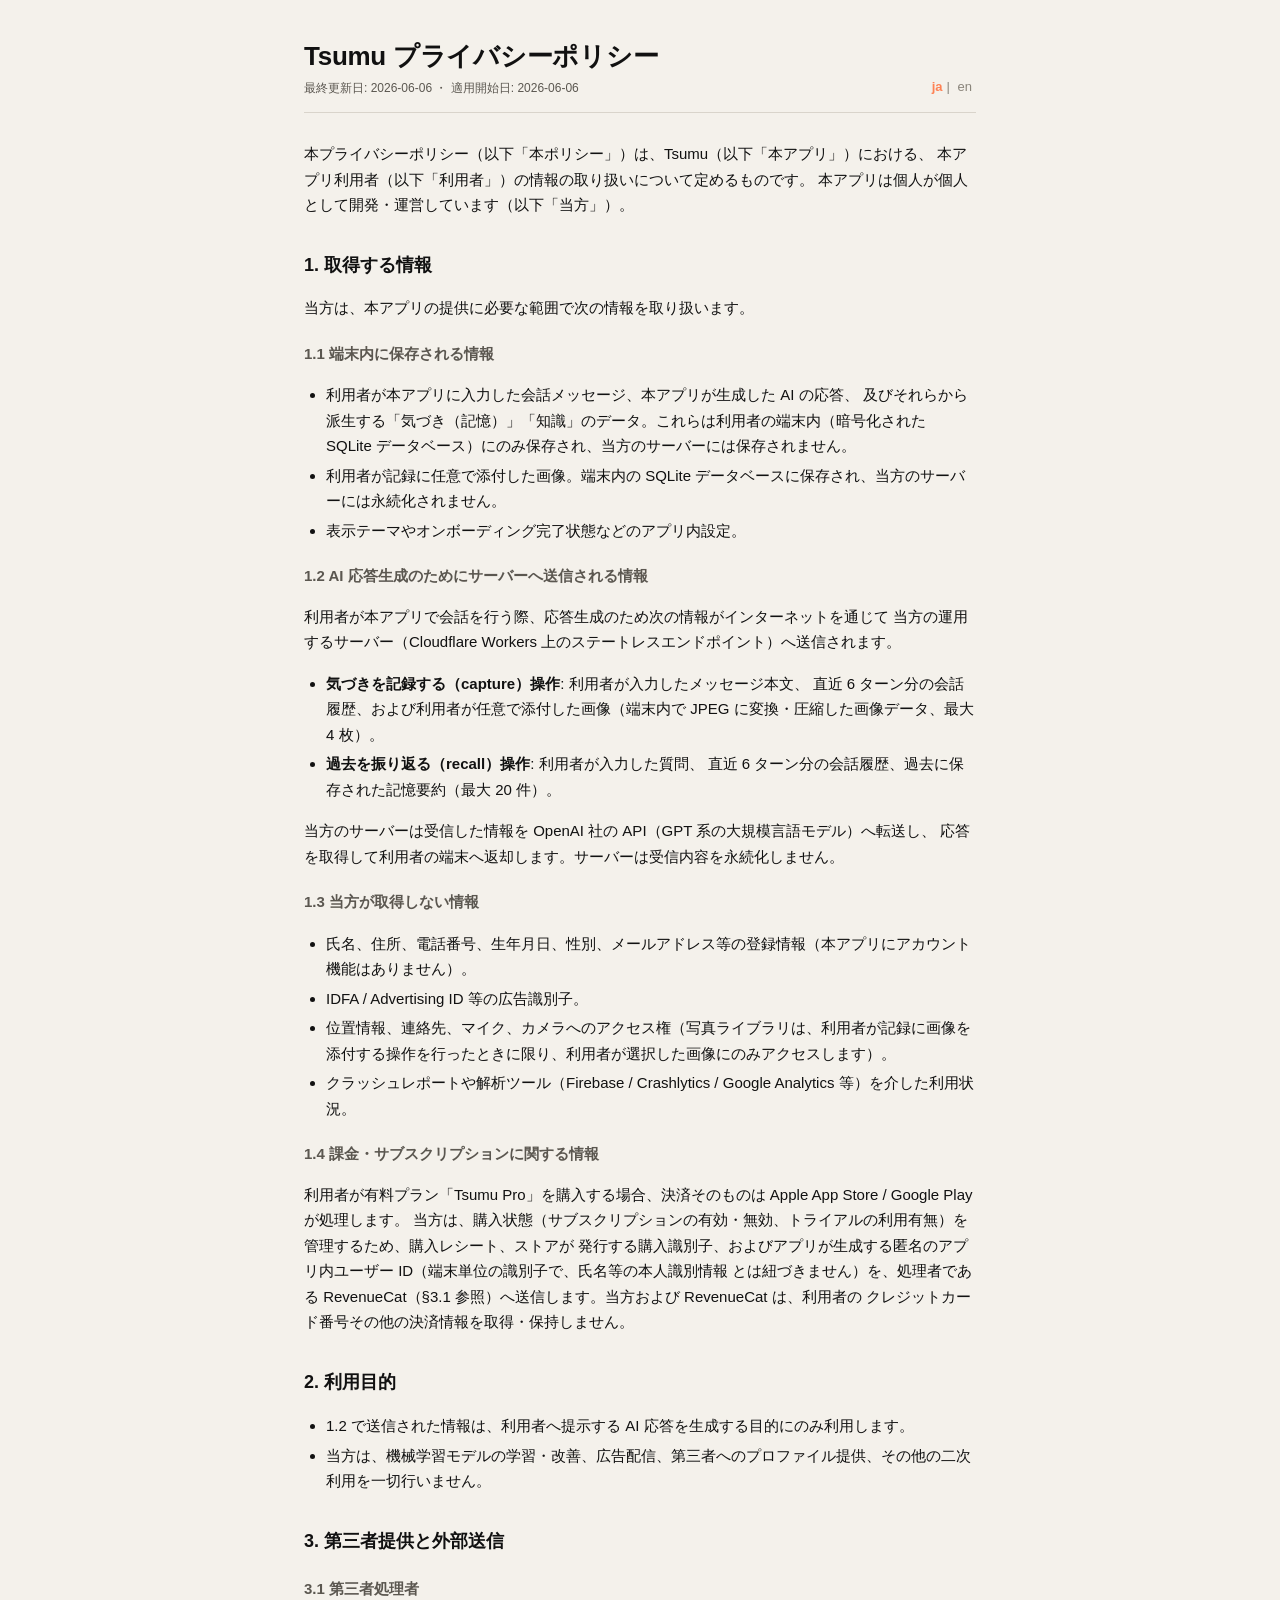
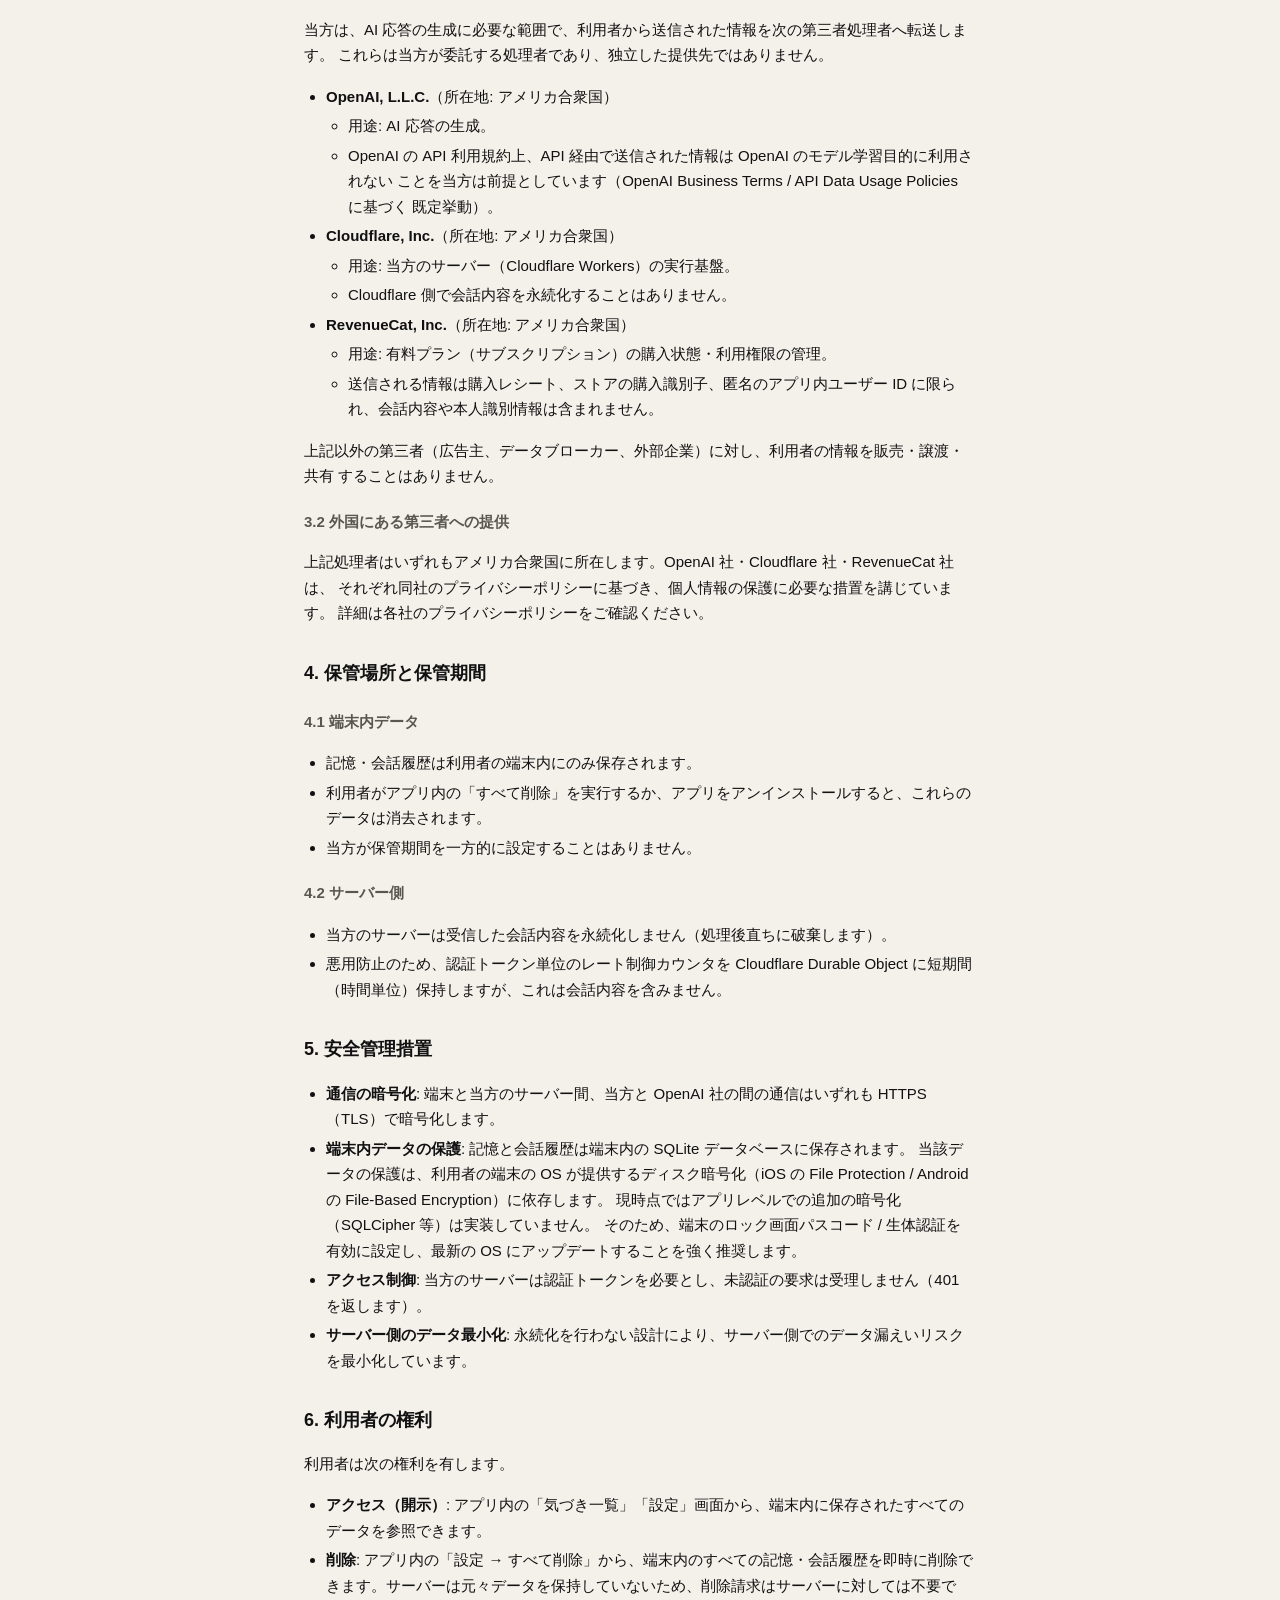
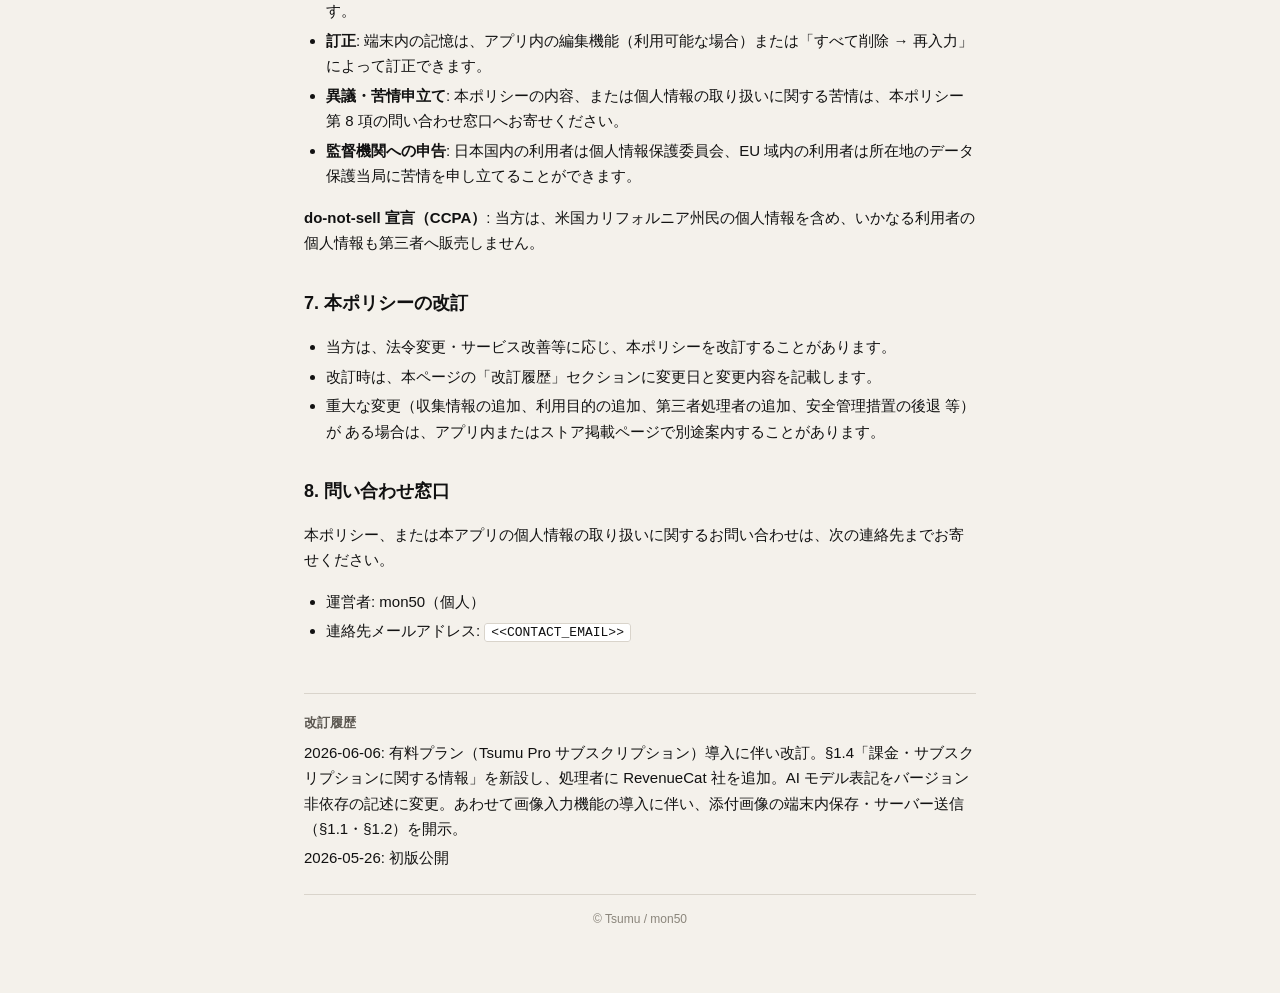
==== legal/privacy/ja/index.html @ 3ec0108d "chore: initial publication of Tsumu legal pages 本体 tsumu の docs/legal/ をミラー。GitHub Pages で公開するための プラ" ====
<!doctype html>
<!--
  Tsumu プライバシーポリシー（ja）
  根拠法令・ガイドライン:
  - 個人情報保護法（個人情報の保護に関する法律）第 17 条 / 第 18 条 / 第 21 条 / 第 23 条 / 第 27 条 / 第 32 条
  - 電気通信事業法 第 27 条の 12（外部送信規律, 2023 改正）— 透明性確保のために送信先を開示
  - 個人情報保護委員会「生成 AI サービスの利用に関する注意喚起等」（2024）
  - 経済産業省・総務省「AI 事業者ガイドライン」（2024）
  - GDPR Art. 13 / 14（情報提供義務）, Art. 28（プロセッサー）
  - CCPA（Cal. Civ. Code §§1798.100–1798.199）— do-not-sell の明示
  - Apple App Store Review Guideline 5.1 / Google Play Developer Policy
-->
<html lang="ja">
  <head>
    <meta charset="utf-8" />
    <meta name="viewport" content="width=device-width, initial-scale=1" />
    <meta name="robots" content="index,follow" />
    <title>Tsumu プライバシーポリシー</title>
    <link rel="stylesheet" href="../../shared/style.css" />
  </head>
  <body>
    <main class="legal">
      <header class="head">
        <div>
          <h1>Tsumu プライバシーポリシー</h1>
          <div class="sub">最終更新日: 2026-06-06 ・ 適用開始日: 2026-06-06</div>
        </div>
        <nav class="lang">
          <a href="../ja/" class="active">ja</a>|
          <a href="../en/">en</a>
        </nav>
      </header>

      <p>
        本プライバシーポリシー（以下「本ポリシー」）は、Tsumu（以下「本アプリ」）における、
        本アプリ利用者（以下「利用者」）の情報の取り扱いについて定めるものです。
        本アプリは個人が個人として開発・運営しています（以下「当方」）。
      </p>

      <h2>1. 取得する情報</h2>
      <!-- 個人情報保護法 第 17 条 / 第 21 条（取得の制限 / 取得時の利用目的の通知） -->
      <p>当方は、本アプリの提供に必要な範囲で次の情報を取り扱います。</p>
      <h3>1.1 端末内に保存される情報</h3>
      <ul>
        <li>
          利用者が本アプリに入力した会話メッセージ、本アプリが生成した AI の応答、
          及びそれらから派生する「気づき（記憶）」「知識」のデータ。これらは利用者の端末内（暗号化された
          SQLite データベース）にのみ保存され、当方のサーバーには保存されません。
        </li>
        <li>
          利用者が記録に任意で添付した画像。端末内の SQLite データベースに保存され、当方のサーバーには永続化されません。
        </li>
        <li>
          表示テーマやオンボーディング完了状態などのアプリ内設定。
        </li>
      </ul>
      <h3>1.2 AI 応答生成のためにサーバーへ送信される情報</h3>
      <p>
        利用者が本アプリで会話を行う際、応答生成のため次の情報がインターネットを通じて
        当方の運用するサーバー（Cloudflare Workers 上のステートレスエンドポイント）へ送信されます。
      </p>
      <ul>
        <li>
          <strong>気づきを記録する（capture）操作</strong>: 利用者が入力したメッセージ本文、
          直近 6 ターン分の会話履歴、および利用者が任意で添付した画像（端末内で JPEG に変換・圧縮した画像データ、最大 4 枚）。
        </li>
        <li>
          <strong>過去を振り返る（recall）操作</strong>: 利用者が入力した質問、
          直近 6 ターン分の会話履歴、過去に保存された記憶要約（最大 20 件）。
        </li>
      </ul>
      <p>
        当方のサーバーは受信した情報を OpenAI 社の API（GPT 系の大規模言語モデル）へ転送し、
        応答を取得して利用者の端末へ返却します。サーバーは受信内容を永続化しません。
      </p>
      <h3>1.3 当方が取得しない情報</h3>
      <ul>
        <li>氏名、住所、電話番号、生年月日、性別、メールアドレス等の登録情報（本アプリにアカウント機能はありません）。</li>
        <li>IDFA / Advertising ID 等の広告識別子。</li>
        <li>位置情報、連絡先、マイク、カメラへのアクセス権（写真ライブラリは、利用者が記録に画像を添付する操作を行ったときに限り、利用者が選択した画像にのみアクセスします）。</li>
        <li>クラッシュレポートや解析ツール（Firebase / Crashlytics / Google Analytics 等）を介した利用状況。</li>
      </ul>

      <h3>1.4 課金・サブスクリプションに関する情報</h3>
      <p>
        利用者が有料プラン「Tsumu Pro」を購入する場合、決済そのものは Apple App Store / Google Play が処理します。
        当方は、購入状態（サブスクリプションの有効・無効、トライアルの利用有無）を管理するため、購入レシート、ストアが
        発行する購入識別子、およびアプリが生成する匿名のアプリ内ユーザー ID（端末単位の識別子で、氏名等の本人識別情報
        とは紐づきません）を、処理者である RevenueCat（§3.1 参照）へ送信します。当方および RevenueCat は、利用者の
        クレジットカード番号その他の決済情報を取得・保持しません。
      </p>

      <h2>2. 利用目的</h2>
      <!-- 個人情報保護法 第 18 条（利用目的の特定 / 通知）-->
      <ul>
        <li>1.2 で送信された情報は、利用者へ提示する AI 応答を生成する目的にのみ利用します。</li>
        <li>当方は、機械学習モデルの学習・改善、広告配信、第三者へのプロファイル提供、その他の二次利用を一切行いません。</li>
      </ul>

      <h2>3. 第三者提供と外部送信</h2>
      <!-- 個人情報保護法 第 27 条 / 第 28 条（第三者提供 / 外国提供）/ 電気通信事業法 外部送信規律 -->
      <h3>3.1 第三者処理者</h3>
      <p>
        当方は、AI 応答の生成に必要な範囲で、利用者から送信された情報を次の第三者処理者へ転送します。
        これらは当方が委託する処理者であり、独立した提供先ではありません。
      </p>
      <ul>
        <li>
          <strong>OpenAI, L.L.C.</strong>（所在地: アメリカ合衆国）
          <ul>
            <li>用途: AI 応答の生成。</li>
            <li>
              OpenAI の API 利用規約上、API 経由で送信された情報は OpenAI のモデル学習目的に利用されない
              ことを当方は前提としています（OpenAI Business Terms / API Data Usage Policies に基づく
              既定挙動）。
            </li>
          </ul>
        </li>
        <li>
          <strong>Cloudflare, Inc.</strong>（所在地: アメリカ合衆国）
          <ul>
            <li>用途: 当方のサーバー（Cloudflare Workers）の実行基盤。</li>
            <li>Cloudflare 側で会話内容を永続化することはありません。</li>
          </ul>
        </li>
        <li>
          <strong>RevenueCat, Inc.</strong>（所在地: アメリカ合衆国）
          <ul>
            <li>用途: 有料プラン（サブスクリプション）の購入状態・利用権限の管理。</li>
            <li>送信される情報は購入レシート、ストアの購入識別子、匿名のアプリ内ユーザー ID に限られ、会話内容や本人識別情報は含まれません。</li>
          </ul>
        </li>
      </ul>
      <p>
        上記以外の第三者（広告主、データブローカー、外部企業）に対し、利用者の情報を販売・譲渡・共有
        することはありません。
      </p>
      <h3>3.2 外国にある第三者への提供</h3>
      <p>
        上記処理者はいずれもアメリカ合衆国に所在します。OpenAI 社・Cloudflare 社・RevenueCat 社は、
        それぞれ同社のプライバシーポリシーに基づき、個人情報の保護に必要な措置を講じています。
        詳細は各社のプライバシーポリシーをご確認ください。
      </p>

      <h2>4. 保管場所と保管期間</h2>
      <h3>4.1 端末内データ</h3>
      <ul>
        <li>記憶・会話履歴は利用者の端末内にのみ保存されます。</li>
        <li>利用者がアプリ内の「すべて削除」を実行するか、アプリをアンインストールすると、これらのデータは消去されます。</li>
        <li>当方が保管期間を一方的に設定することはありません。</li>
      </ul>
      <h3>4.2 サーバー側</h3>
      <ul>
        <li>当方のサーバーは受信した会話内容を永続化しません（処理後直ちに破棄します）。</li>
        <li>悪用防止のため、認証トークン単位のレート制御カウンタを Cloudflare Durable Object に短期間（時間単位）保持しますが、これは会話内容を含みません。</li>
      </ul>

      <h2>5. 安全管理措置</h2>
      <!-- 個人情報保護法 第 23 条（安全管理措置）-->
      <ul>
        <li><strong>通信の暗号化</strong>: 端末と当方のサーバー間、当方と OpenAI 社の間の通信はいずれも HTTPS（TLS）で暗号化します。</li>
        <li>
          <strong>端末内データの保護</strong>: 記憶と会話履歴は端末内の SQLite データベースに保存されます。
          当該データの保護は、利用者の端末の OS が提供するディスク暗号化（iOS の File Protection / Android の File-Based Encryption）に依存します。
          現時点ではアプリレベルでの追加の暗号化（SQLCipher 等）は実装していません。
          そのため、端末のロック画面パスコード / 生体認証を有効に設定し、最新の OS にアップデートすることを強く推奨します。
        </li>
        <li>
          <strong>アクセス制御</strong>: 当方のサーバーは認証トークンを必要とし、未認証の要求は受理しません（401 を返します）。
        </li>
        <li>
          <strong>サーバー側のデータ最小化</strong>: 永続化を行わない設計により、サーバー側でのデータ漏えいリスクを最小化しています。
        </li>
      </ul>

      <h2>6. 利用者の権利</h2>
      <!-- 個人情報保護法 第 32 条〜第 39 条（開示・訂正・利用停止等の請求） / GDPR Art. 15-22 / CCPA §1798.100 -->
      <p>利用者は次の権利を有します。</p>
      <ul>
        <li><strong>アクセス（開示）</strong>: アプリ内の「気づき一覧」「設定」画面から、端末内に保存されたすべてのデータを参照できます。</li>
        <li><strong>削除</strong>: アプリ内の「設定 → すべて削除」から、端末内のすべての記憶・会話履歴を即時に削除できます。サーバーは元々データを保持していないため、削除請求はサーバーに対しては不要です。</li>
        <li><strong>訂正</strong>: 端末内の記憶は、アプリ内の編集機能（利用可能な場合）または「すべて削除 → 再入力」によって訂正できます。</li>
        <li><strong>異議・苦情申立て</strong>: 本ポリシーの内容、または個人情報の取り扱いに関する苦情は、本ポリシー第 8 項の問い合わせ窓口へお寄せください。</li>
        <li><strong>監督機関への申告</strong>: 日本国内の利用者は個人情報保護委員会、EU 域内の利用者は所在地のデータ保護当局に苦情を申し立てることができます。</li>
      </ul>
      <p>
        <strong>do-not-sell 宣言（CCPA）</strong>: 当方は、米国カリフォルニア州民の個人情報を含め、いかなる利用者の個人情報も第三者へ販売しません。
      </p>

      <h2>7. 本ポリシーの改訂</h2>
      <ul>
        <li>当方は、法令変更・サービス改善等に応じ、本ポリシーを改訂することがあります。</li>
        <li>改訂時は、本ページの「改訂履歴」セクションに変更日と変更内容を記載します。</li>
        <li>
          重大な変更（収集情報の追加、利用目的の追加、第三者処理者の追加、安全管理措置の後退 等）が
          ある場合は、アプリ内またはストア掲載ページで別途案内することがあります。
        </li>
      </ul>

      <h2>8. 問い合わせ窓口</h2>
      <p>本ポリシー、または本アプリの個人情報の取り扱いに関するお問い合わせは、次の連絡先までお寄せください。</p>
      <ul>
        <li>運営者: mon50（個人）</li>
        <li>連絡先メールアドレス: <code>&lt;&lt;CONTACT_EMAIL&gt;&gt;</code></li>
      </ul>

      <footer class="revisions">
        <strong>改訂履歴</strong>
        <ul>
          <li>2026-06-06: 有料プラン（Tsumu Pro サブスクリプション）導入に伴い改訂。§1.4「課金・サブスクリプションに関する情報」を新設し、処理者に RevenueCat 社を追加。AI モデル表記をバージョン非依存の記述に変更。あわせて画像入力機能の導入に伴い、添付画像の端末内保存・サーバー送信（§1.1・§1.2）を開示。</li>
          <li>2026-05-26: 初版公開</li>
        </ul>
      </footer>
      <footer class="bottom">© Tsumu / mon50</footer>
    </main>
  </body>
</html>
---- legal/shared/style.css ----
/*
  Tsumu 法務ページ共有スタイル。
  worldview: Soft Brutalist Minimal Grid。落ち着いた色とフラットレイアウト、絵文字や装飾を避ける。
*/

:root {
  --bg: #f4f1eb;
  --surface: #ffffff;
  --line: #d9d4cb;
  --text: #111111;
  --text-muted: #5b5750;
  --text-subtle: #8a857b;
  --accent: #fe8254;
  --link: #3f5a62;
}

* {
  box-sizing: border-box;
}

html,
body {
  margin: 0;
  padding: 0;
}

body {
  background: var(--bg);
  color: var(--text);
  font-family: -apple-system, "Hiragino Sans", "Helvetica Neue", "Yu Gothic", "Segoe UI", Arial,
    sans-serif;
  font-size: 16px;
  line-height: 1.7;
  -webkit-text-size-adjust: 100%;
}

main.legal {
  max-width: 720px;
  margin: 0 auto;
  padding: 40px 24px 64px;
}

header.head {
  border-bottom: 1px solid var(--line);
  padding-bottom: 14px;
  margin-bottom: 28px;
  display: flex;
  justify-content: space-between;
  align-items: flex-end;
  gap: 16px;
  flex-wrap: wrap;
}

header.head h1 {
  margin: 0;
  font-size: 26px;
  line-height: 1.3;
  font-weight: 700;
  letter-spacing: -0.01em;
}

header.head .sub {
  font-size: 12px;
  color: var(--text-muted);
  margin-top: 4px;
}

nav.lang {
  font-size: 13px;
  color: var(--text-subtle);
}

nav.lang a {
  color: var(--text-subtle);
  text-decoration: none;
  margin: 0 4px;
}

nav.lang a.active {
  color: var(--accent);
  font-weight: 700;
}

nav.lang a:hover {
  color: var(--text-muted);
}

main.legal h2 {
  font-size: 18px;
  margin-top: 32px;
  margin-bottom: 8px;
  font-weight: 700;
}

main.legal h3 {
  font-size: 15px;
  margin-top: 20px;
  margin-bottom: 6px;
  font-weight: 700;
  color: var(--text-muted);
}

main.legal p,
main.legal li {
  font-size: 15px;
  color: var(--text);
}

main.legal ul,
main.legal ol {
  padding-left: 22px;
}

main.legal li {
  margin: 4px 0;
}

main.legal strong {
  font-weight: 700;
}

main.legal code {
  background: var(--surface);
  border: 1px solid var(--line);
  padding: 1px 6px;
  border-radius: 3px;
  font-family: "SF Mono", Menlo, Consolas, monospace;
  font-size: 13px;
}

footer.revisions {
  margin-top: 48px;
  padding-top: 18px;
  border-top: 1px solid var(--line);
  font-size: 13px;
  color: var(--text-muted);
}

footer.revisions strong {
  display: block;
  margin-bottom: 6px;
}

footer.revisions ul {
  list-style: none;
  padding-left: 0;
  margin: 0;
}

footer.revisions li {
  margin: 3px 0;
}

footer.bottom {
  margin-top: 24px;
  padding-top: 14px;
  border-top: 1px solid var(--line);
  font-size: 12px;
  color: var(--text-subtle);
  text-align: center;
}

@media (max-width: 480px) {
  main.legal {
    padding: 24px 16px 48px;
  }
  header.head h1 {
    font-size: 22px;
  }
}
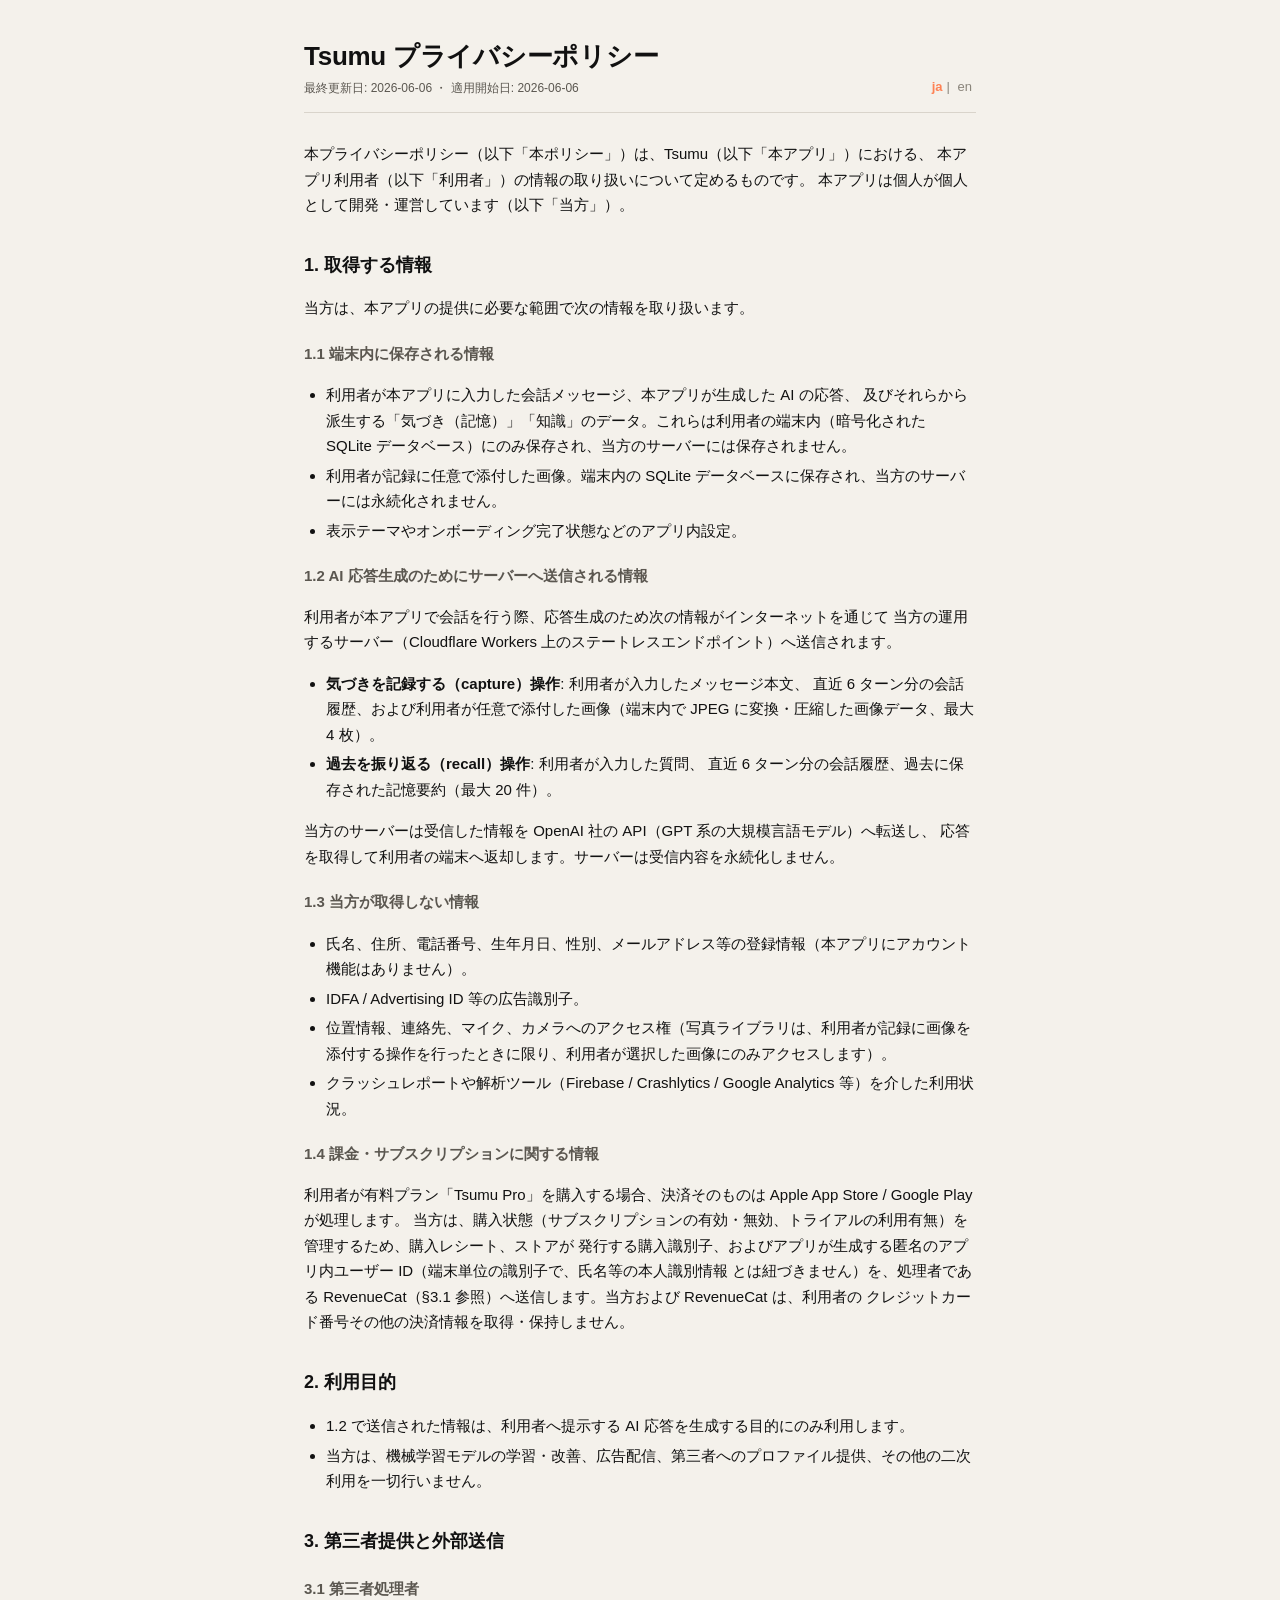
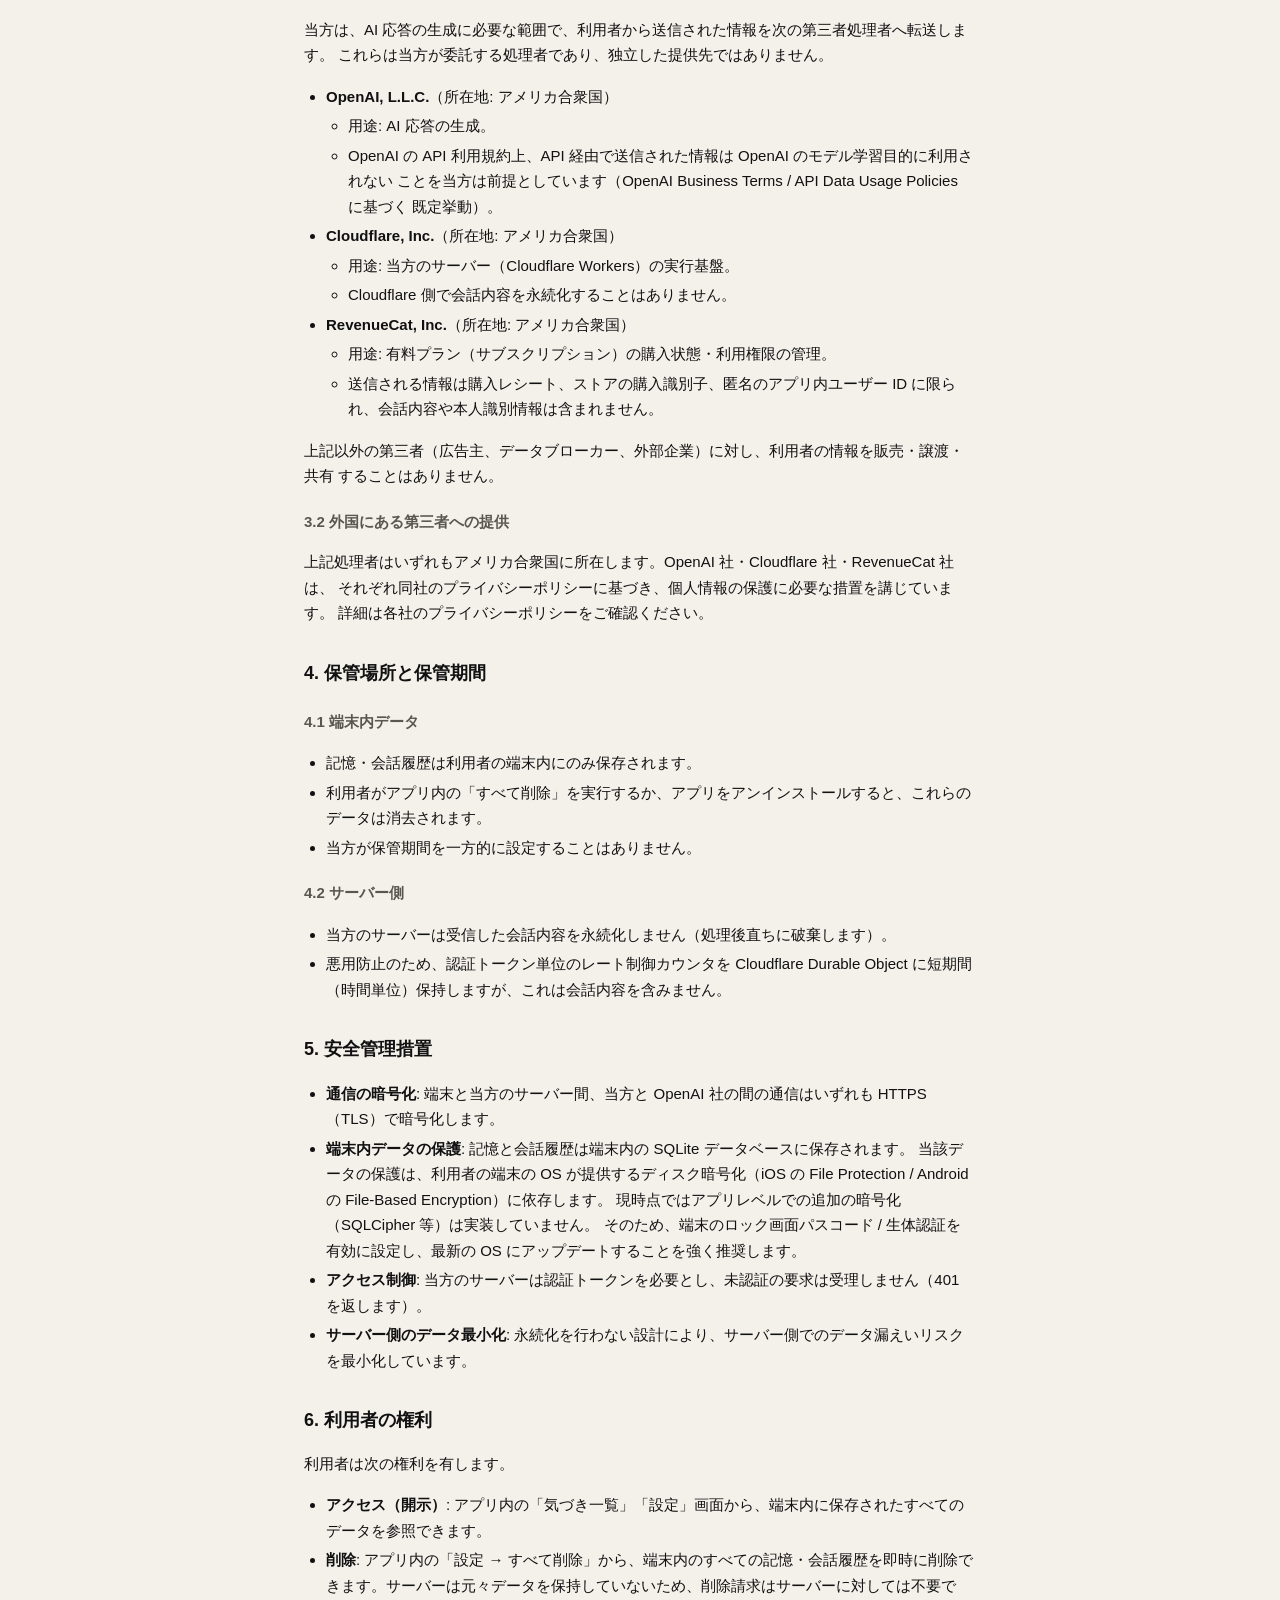
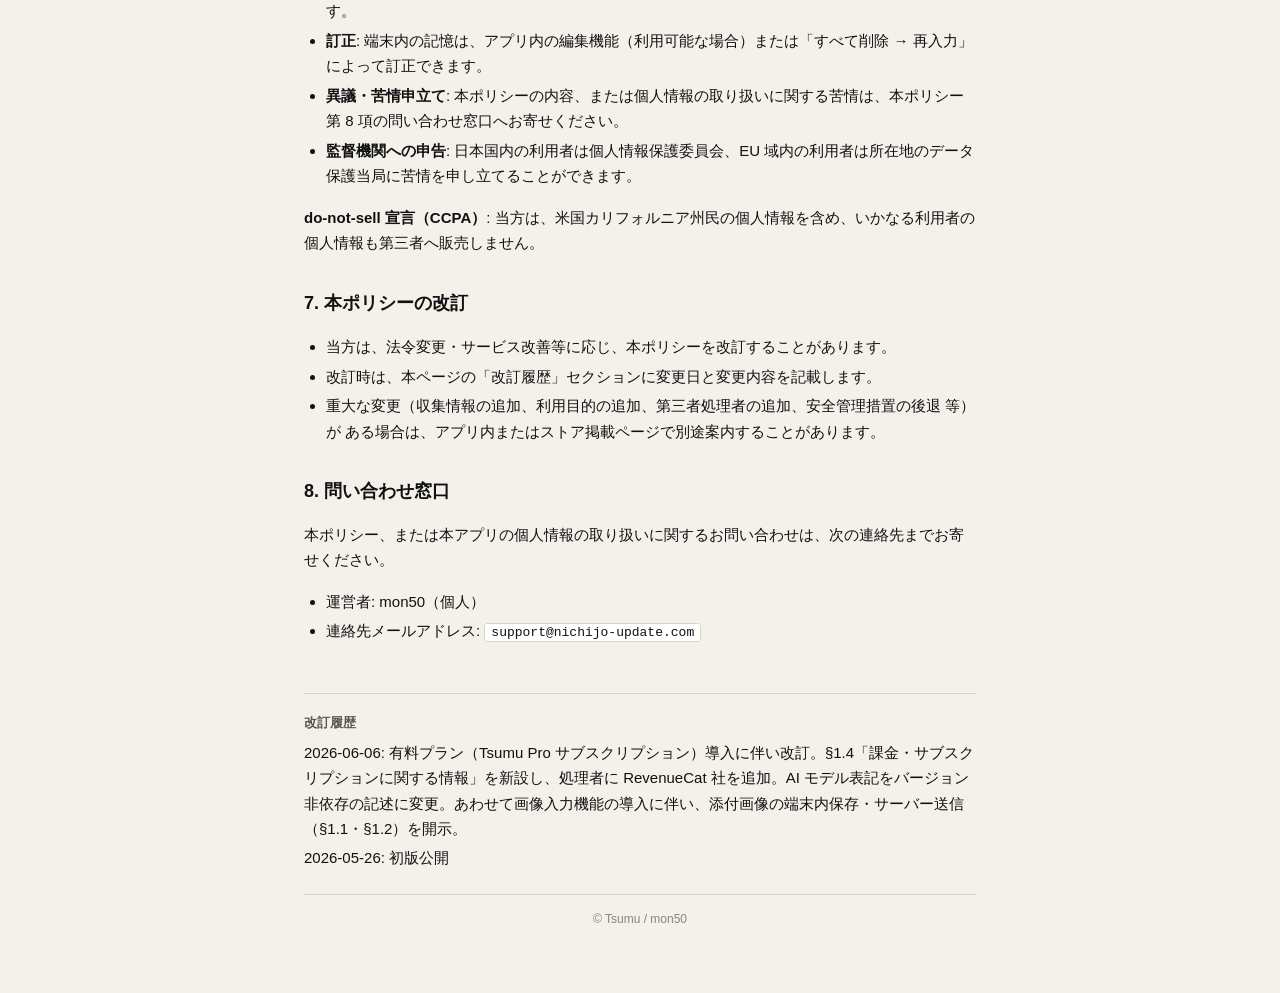
==== commit 39a63ec8: "legal: 連絡先メールを support@nichijo-update.com に確定・置換 Co-Authored-By: Claude Fable 5 <noreply@anthropic.c" ====
--- a/legal/privacy/ja/index.html
+++ b/legal/privacy/ja/index.html
@@ -201,7 +201,7 @@
       <p>本ポリシー、または本アプリの個人情報の取り扱いに関するお問い合わせは、次の連絡先までお寄せください。</p>
       <ul>
         <li>運営者: mon50（個人）</li>
-        <li>連絡先メールアドレス: <code>&lt;&lt;CONTACT_EMAIL&gt;&gt;</code></li>
+        <li>連絡先メールアドレス: <code>support@nichijo-update.com</code></li>
       </ul>
 
       <footer class="revisions">
